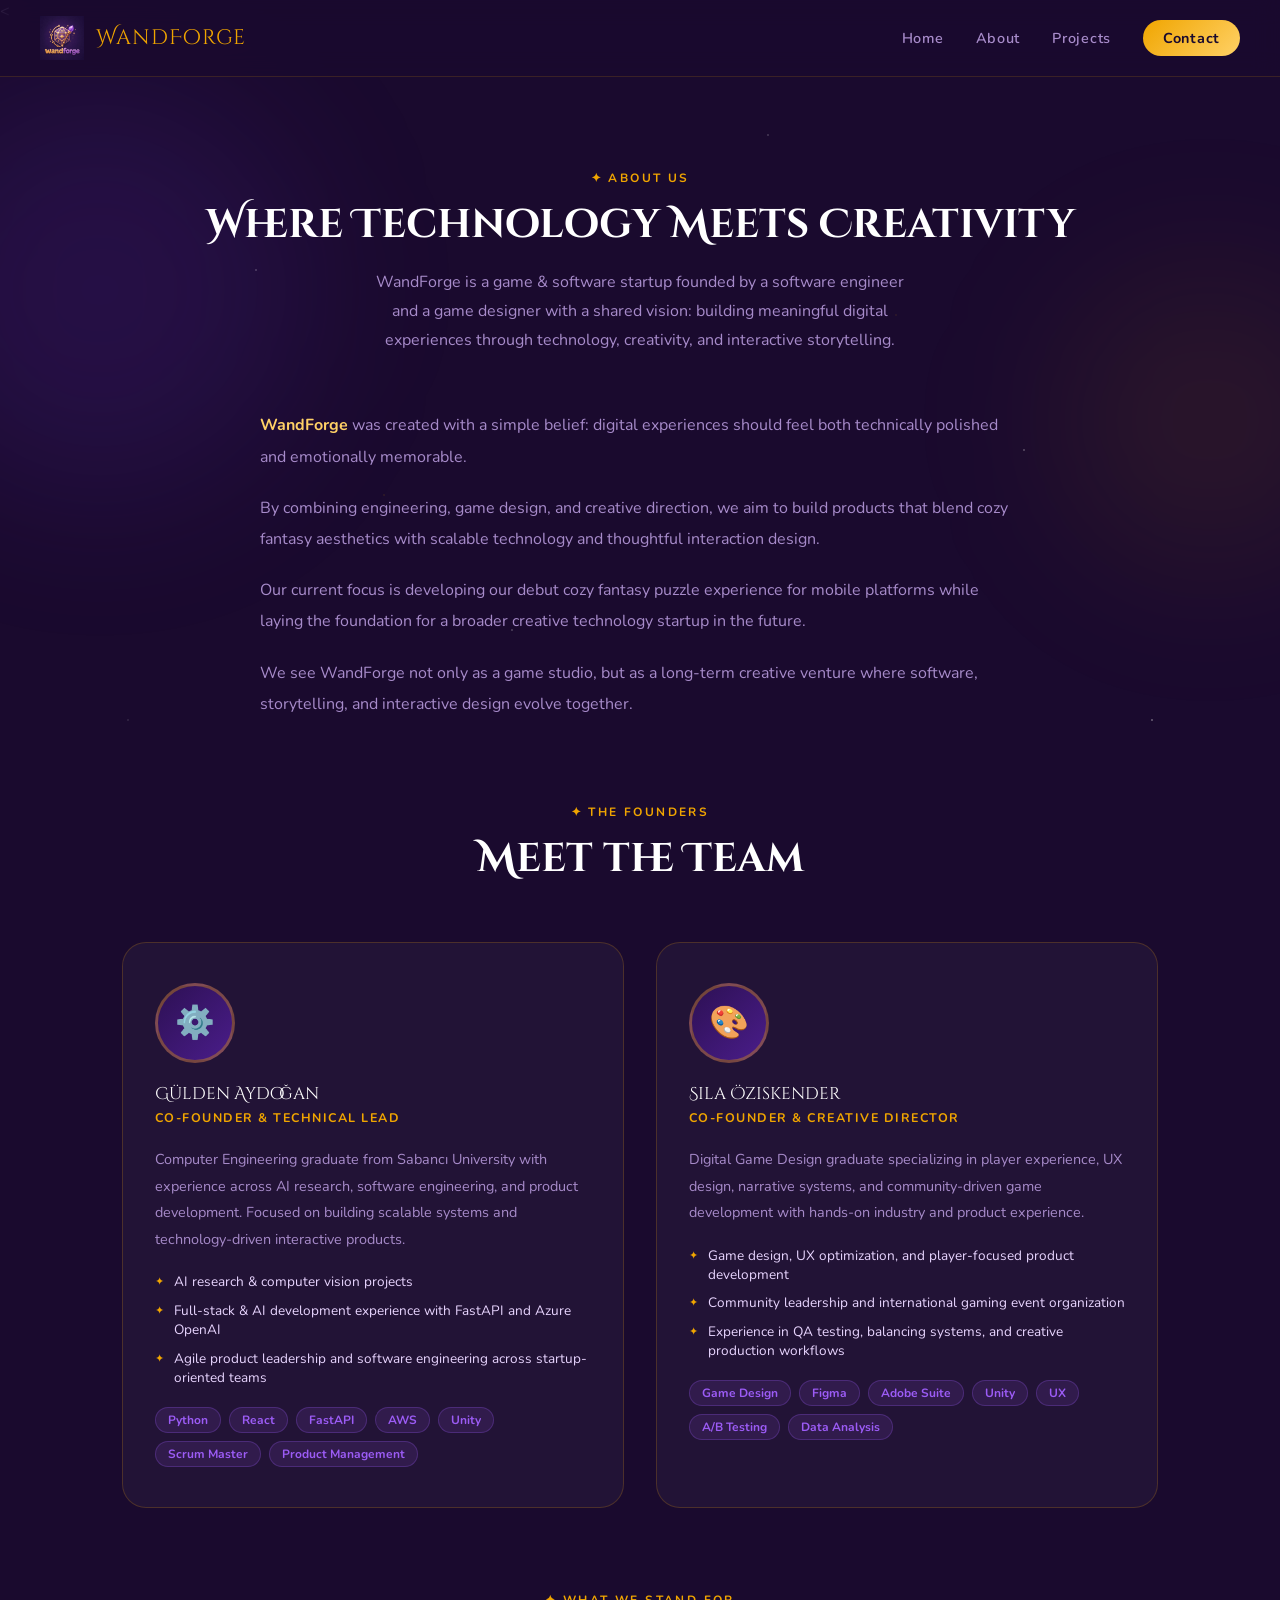
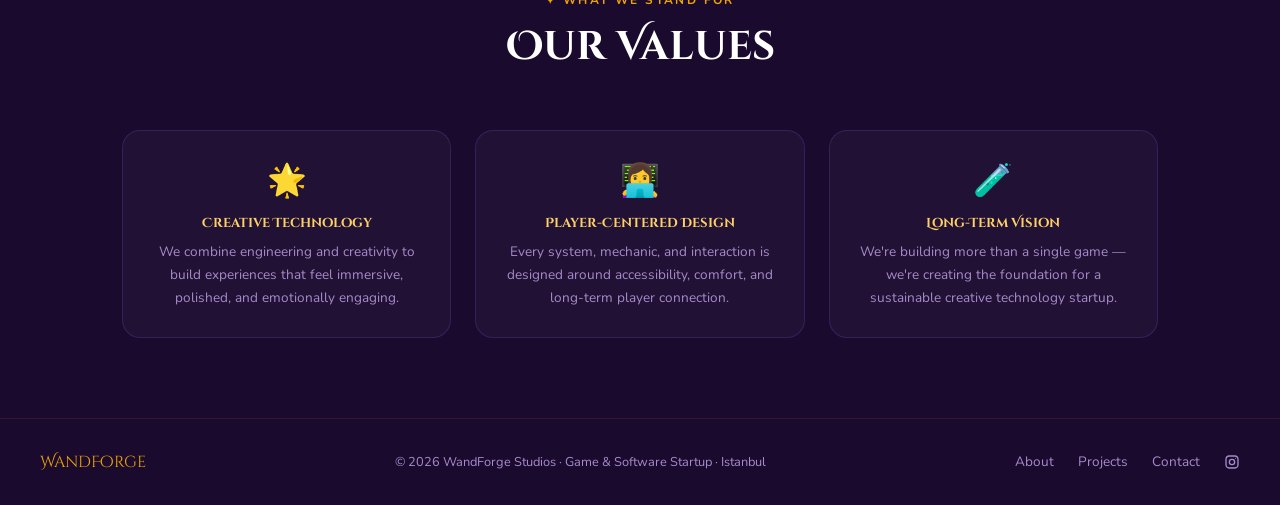
==== pages/about.html @ b3caabf7 "Initial commit" ====
<!DOCTYPE html>
<html lang="en">
<head>
  <meta charset="UTF-8" />
  <meta name="viewport" content="width=device-width, initial-scale=1.0" />
  <<title>About — WandForge Studios</title>
  <meta name="description" content="Meet the two co-founders behind WandForge — a technical lead and a creative director building indie games from Istanbul." />
  <link rel="icon" href="../images/logo.jpeg" type="image/jpeg" />
  <link rel="stylesheet" href="../css/style.css" />
  <style>
    .about-page { padding: 9rem 2rem 5rem; max-width: 1100px; margin: 0 auto; }

    /* FOUNDER CARDS */
    .founder-grid { display: grid; grid-template-columns: 1fr 1fr; gap: 2rem; margin: 3rem 0 5rem; }
    .founder-card {
      background: rgba(255,255,255,0.04);
      border: 1px solid rgba(240,165,0,0.2);
      border-radius: 24px;
      padding: 2.5rem 2rem;
    }
    .founder-card .avatar {
      width: 80px; height: 80px; border-radius: 50%;
      background: linear-gradient(135deg, var(--mid-purple), var(--purple));
      border: 3px solid rgba(240,165,0,0.35);
      display: flex; align-items: center; justify-content: center;
      font-size: 2rem; margin-bottom: 1.25rem;
    }
    .founder-card .founder-name {
      font-family: 'Cinzel Decorative', serif;
      font-size: 1.05rem; color: var(--white); margin-bottom: 0.25rem;
    }
    .founder-card .founder-role {
      color: var(--gold); font-size: 0.78rem; font-weight: 700;
      letter-spacing: 0.12em; text-transform: uppercase; margin-bottom: 1.25rem;
    }
    .founder-card .bio {
      color: var(--text-muted); font-size: 0.9rem; line-height: 1.85; margin-bottom: 1.25rem;
    }
    .founder-card .exp-item {
      display: flex; align-items: flex-start; gap: 0.6rem;
      margin-bottom: 0.6rem; font-size: 0.85rem; color: var(--text-light);
    }
    .founder-card .exp-item::before { content: '✦'; color: var(--gold); flex-shrink: 0; margin-top: 2px; font-size: 0.7rem; }
    .chips-row { display: flex; flex-wrap: wrap; gap: 0.5rem; margin-top: 1.25rem; }

    /* STORY */
    .story-section { max-width: 760px; margin: 0 auto 5rem; }
    .story-section p { color: var(--text-muted); line-height: 1.95; margin-bottom: 1.25rem; font-size: 1rem; }
    .story-section .hl { color: var(--gold-light); font-weight: 700; }

    /* VALUES */
    .values-grid { display: grid; grid-template-columns: repeat(3, 1fr); gap: 1.5rem; margin-top: 2.5rem; }
    .value-card {
      background: rgba(255,255,255,0.03);
      border: 1px solid rgba(156,92,245,0.2);
      border-radius: 18px; padding: 1.75rem 1.25rem; text-align: center;
    }
    .value-card .vi { font-size: 2rem; margin-bottom: 0.75rem; }
    .value-card h4 { font-family: 'Cinzel Decorative', serif; font-size: 0.82rem; color: var(--gold-light); margin-bottom: 0.5rem; }
    .value-card p { color: var(--text-muted); font-size: 0.85rem; line-height: 1.7; }

    @media (max-width: 700px) {
      .founder-grid { grid-template-columns: 1fr; }
      .values-grid { grid-template-columns: 1fr; }
    }
  </style>
</head>
<body>

  <nav>
    <a href="../index.html" class="nav-logo">
      <img src="../images/logo.jpeg" alt="WandForge Logo" />
      <span>WandForge</span>
    </a>
    <ul class="nav-links">
      <li><a href="../index.html">Home</a></li>
      <li><a href="about.html">About</a></li>
      <li><a href="projects.html">Projects</a></li>
      <li><a href="contact.html" class="nav-cta">Contact</a></li>
    </ul>
    <div class="hamburger"><span></span><span></span><span></span></div>
  </nav>

  <div class="about-page">
    <div class="orb orb-1"></div>
    <div class="orb orb-2"></div>

    <div class="section-header fade-up">
      <span class="section-label">✦ About Us</span>
      <h2>Where Technology Meets Creativity</h2>
        <p>
        WandForge is a game & software startup founded by a software engineer and a game designer with a shared vision: building meaningful digital experiences through technology, creativity, and interactive storytelling.
        </p>
    </div>

    <!-- STORY -->
    <div class="story-section fade-up">
    <p>
        <span class="hl">WandForge</span> was created with a simple belief: digital experiences should feel both technically polished and emotionally memorable.
    </p>

    <p>
        By combining engineering, game design, and creative direction, we aim to build products that blend cozy fantasy aesthetics with scalable technology and thoughtful interaction design.
    </p>

    <p>
        Our current focus is developing our debut cozy fantasy puzzle experience for mobile platforms while laying the foundation for a broader creative technology startup in the future.
    </p>

    <p>
        We see WandForge not only as a game studio, but as a long-term creative venture where software, storytelling, and interactive design evolve together.
    </p>
    </div>

    <!-- FOUNDERS -->
    <div class="section-header fade-up">
      <span class="section-label">✦ The Founders</span>
      <h2>Meet the Team</h2>
    </div>

    <div class="founder-grid">

      <!-- GÜLDEN -->
      <div class="founder-card fade-up">
        <div class="avatar">⚙️</div>
        <div class="founder-name">Gülden Aydoğan</div>
        <div class="founder-role">Co-Founder & Technical Lead</div>
        <p class="bio">
        Computer Engineering graduate from Sabancı University with experience across AI research, software engineering, and product development. Focused on building scalable systems and technology-driven interactive products.
        </p>
        <div class="exp-item">AI research & computer vision projects</div>
        <div class="exp-item">Full-stack & AI development experience with FastAPI and Azure OpenAI</div>
        <div class="exp-item">Agile product leadership and software engineering across startup-oriented teams</div>
        <div class="chips-row">
          <span class="chip">Python</span>
          <span class="chip">React</span>
          <span class="chip">FastAPI</span>
          <span class="chip">AWS</span>
          <span class="chip">Unity</span>
          <span class="chip">Scrum Master</span>
          <span class="chip">Product Management</span>
        </div>
      </div>

      <!-- SILA -->
      <div class="founder-card fade-up" style="transition-delay: 0.12s">
        <div class="avatar">🎨</div>
        <div class="founder-name">Sıla Öziskender</div>
        <div class="founder-role">Co-Founder & Creative Director</div>
        <p class="bio">
        Digital Game Design graduate specializing in player experience, UX design, narrative systems, and community-driven game development with hands-on industry and product experience.
        </p>
        <div class="exp-item">Game design, UX optimization, and player-focused product development</div>
        <div class="exp-item">Community leadership and international gaming event organization</div>
        <div class="exp-item">Experience in QA testing, balancing systems, and creative production workflows</div>
        <div class="chips-row">
          <span class="chip">Game Design</span>
          <span class="chip">Figma</span>
          <span class="chip">Adobe Suite</span>
          <span class="chip">Unity</span>
          <span class="chip">UX</span>
          <span class="chip">A/B Testing</span>
          <span class="chip">Data Analysis</span>
        </div>
      </div>

    </div>

    <!-- VALUES -->
    <div class="section-header fade-up">
      <span class="section-label">✦ What We Stand For</span>
      <h2>Our Values</h2>
    </div>

    <div class="values-grid fade-up">
      <div class="value-card">
        <div class="vi">🌟</div>
        <h4>Creative Technology</h4>
            <p>
            We combine engineering and creativity to build experiences that feel immersive, polished, and emotionally engaging.
            </p>
      </div>
      <div class="value-card">
        <div class="vi">👩‍💻</div>
        <h4>Player-Centered Design</h4>
        <p>
        Every system, mechanic, and interaction is designed around accessibility, comfort, and long-term player connection.
        </p>
      </div>
      <div class="value-card">
        <div class="vi">🧪</div>
        <h4>Long-Term Vision</h4>
        <p>
        We're building more than a single game — we're creating the foundation for a sustainable creative technology startup.
        </p>
      </div>
    </div>

  </div>

<footer>
  <span class="footer-logo">WandForge</span>

  <p>
    © 2026 WandForge Studios · Game & Software Startup · Istanbul
  </p>

  <div class="footer-links">
    <a href="about.html">About</a>
    <a href="projects.html">Projects</a>
    <a href="contact.html">Contact</a>

    <a href="https://www.instagram.com/wandforgestudios"
       target="_blank"
       rel="noopener noreferrer"
       style="display:flex; align-items:center; gap:0.4rem;">

      <svg xmlns="http://www.w3.org/2000/svg"
           width="16"
           height="16"
           viewBox="0 0 24 24"
           fill="currentColor">
        <path d="M7.75 2C4.574 2 2 4.574 2 7.75v8.5C2 19.426 4.574 22 7.75 22h8.5C19.426 22 22 19.426 22 16.25v-8.5C22 4.574 19.426 2 16.25 2h-8.5zm0 2h8.5A3.75 3.75 0 0 1 20 7.75v8.5A3.75 3.75 0 0 1 16.25 20h-8.5A3.75 3.75 0 0 1 4 16.25v-8.5A3.75 3.75 0 0 1 7.75 4zm9.5 1.5a.75.75 0 1 0 0 1.5.75.75 0 0 0 0-1.5zM12 7a5 5 0 1 0 0 10 5 5 0 0 0 0-10zm0 2a3 3 0 1 1 0 6 3 3 0 0 1 0-6z"/>
      </svg>
    </a>
  </div>
</footer>

  <script src="../js/main.js"></script>
</body>
</html>
---- css/style.css ----
@import url('https://fonts.googleapis.com/css2?family=Cinzel+Decorative:wght@400;700&family=Nunito:wght@400;600;700&display=swap');

:root {
  --deep-purple: #1a0a2e;
  --mid-purple: #2d1054;
  --purple: #4a1d8a;
  --light-purple: #7c3aed;
  --violet: #9c5cf5;
  --gold: #f0a500;
  --gold-light: #ffd166;
  --gold-pale: #fff3cd;
  --text-light: #e8d5ff;
  --text-muted: #a78bca;
  --white: #ffffff;
}

*, *::before, *::after { box-sizing: border-box; margin: 0; padding: 0; }

html { scroll-behavior: smooth; }

body {
  font-family: 'Nunito', sans-serif;
  background: var(--deep-purple);
  color: var(--text-light);
  min-height: 100vh;
  overflow-x: hidden;
}

/* Stars background */
body::before {
  content: '';
  position: fixed;
  inset: 0;
  background-image:
    radial-gradient(1px 1px at 20% 30%, rgba(255,255,255,0.6) 0%, transparent 100%),
    radial-gradient(1px 1px at 60% 15%, rgba(255,255,255,0.5) 0%, transparent 100%),
    radial-gradient(1.5px 1.5px at 80% 50%, rgba(255,255,255,0.4) 0%, transparent 100%),
    radial-gradient(1px 1px at 40% 70%, rgba(255,255,255,0.6) 0%, transparent 100%),
    radial-gradient(1px 1px at 10% 80%, rgba(255,255,255,0.3) 0%, transparent 100%),
    radial-gradient(1.5px 1.5px at 90% 80%, rgba(255,255,255,0.5) 0%, transparent 100%),
    radial-gradient(1px 1px at 55% 90%, rgba(255,255,255,0.4) 0%, transparent 100%),
    radial-gradient(1px 1px at 30% 55%, rgba(240,165,0,0.3) 0%, transparent 100%),
    radial-gradient(1px 1px at 70% 35%, rgba(240,165,0,0.25) 0%, transparent 100%);
  pointer-events: none;
  z-index: 0;
}

/* NAV */
nav {
  position: fixed;
  top: 0; left: 0; right: 0;
  z-index: 100;
  display: flex;
  align-items: center;
  justify-content: space-between;
  padding: 1rem 2.5rem;
  background: rgba(26, 10, 46, 0.85);
  backdrop-filter: blur(12px);
  border-bottom: 1px solid rgba(240, 165, 0, 0.15);
}

.nav-logo {
  display: flex;
  align-items: center;
  gap: 0.75rem;
  text-decoration: none;
}

.nav-logo img {
  height: 44px;
  width: 44px;
  object-fit: contain;
}

.nav-logo span {
  font-family: 'Cinzel Decorative', serif;
  font-size: 1.3rem;
  color: var(--gold);
  letter-spacing: 0.05em;
}

.nav-links {
  display: flex;
  gap: 2rem;
  list-style: none;
}

.nav-links a {
  text-decoration: none;
  color: var(--text-muted);
  font-weight: 600;
  font-size: 0.9rem;
  letter-spacing: 0.05em;
  transition: color 0.2s;
}

.nav-links a:hover { color: var(--gold); }

.nav-cta {
  background: linear-gradient(135deg, var(--gold), var(--gold-light));
  color: var(--deep-purple) !important;
  padding: 0.5rem 1.25rem;
  border-radius: 999px;
  font-weight: 700 !important;
}

.hamburger { display: none; cursor: pointer; flex-direction: column; gap: 5px; }
.hamburger span { display: block; width: 24px; height: 2px; background: var(--gold); border-radius: 2px; transition: 0.3s; }

/* SECTIONS */
section { position: relative; z-index: 1; }

/* HERO */
.hero {
  min-height: 100vh;
  display: flex;
  flex-direction: column;
  align-items: center;
  justify-content: center;
  text-align: center;
  padding: 7rem 2rem 4rem;
}

.hero-badge {
  display: inline-block;
  background: rgba(240, 165, 0, 0.12);
  border: 1px solid rgba(240, 165, 0, 0.3);
  color: var(--gold-light);
  font-size: 0.8rem;
  font-weight: 700;
  letter-spacing: 0.15em;
  text-transform: uppercase;
  padding: 0.4rem 1.2rem;
  border-radius: 999px;
  margin-bottom: 2rem;
}

.hero-logo {
  width: 180px;
  height: 180px;
  object-fit: contain;
  margin-bottom: 2rem;
  filter: drop-shadow(0 0 40px rgba(156, 92, 245, 0.4));
  animation: float 4s ease-in-out infinite;
}

@keyframes float {
  0%, 100% { transform: translateY(0); }
  50% { transform: translateY(-12px); }
}

.hero h1 {
  font-family: 'Cinzel Decorative', serif;
  font-size: clamp(2.5rem, 6vw, 4.5rem);
  line-height: 1.15;
  margin-bottom: 1.5rem;
  background: linear-gradient(135deg, var(--gold) 0%, var(--gold-light) 40%, var(--violet) 100%);
  -webkit-background-clip: text;
  -webkit-text-fill-color: transparent;
  background-clip: text;
}

.hero p {
  font-size: clamp(1rem, 2vw, 1.25rem);
  color: var(--text-muted);
  max-width: 600px;
  line-height: 1.8;
  margin-bottom: 2.5rem;
}

.hero-buttons {
  display: flex;
  gap: 1rem;
  flex-wrap: wrap;
  justify-content: center;
}

.btn-primary {
  background: linear-gradient(135deg, var(--gold), var(--gold-light));
  color: var(--deep-purple);
  font-family: 'Nunito', sans-serif;
  font-weight: 700;
  font-size: 0.95rem;
  padding: 0.85rem 2rem;
  border-radius: 999px;
  border: none;
  cursor: pointer;
  text-decoration: none;
  display: inline-block;
  transition: transform 0.2s, box-shadow 0.2s;
  box-shadow: 0 0 20px rgba(240, 165, 0, 0.3);
}
.btn-primary:hover { transform: translateY(-2px); box-shadow: 0 0 30px rgba(240, 165, 0, 0.5); }

.btn-secondary {
  background: transparent;
  color: var(--text-light);
  font-family: 'Nunito', sans-serif;
  font-weight: 600;
  font-size: 0.95rem;
  padding: 0.85rem 2rem;
  border-radius: 999px;
  border: 1px solid rgba(240, 165, 0, 0.3);
  cursor: pointer;
  text-decoration: none;
  display: inline-block;
  transition: border-color 0.2s, background 0.2s;
}
.btn-secondary:hover { border-color: var(--gold); background: rgba(240,165,0,0.06); }

/* SECTION SHARED */
.section-header {
  text-align: center;
  margin-bottom: 3.5rem;
}

.section-label {
  display: inline-block;
  color: var(--gold);
  font-size: 0.75rem;
  font-weight: 700;
  letter-spacing: 0.2em;
  text-transform: uppercase;
  margin-bottom: 0.75rem;
}

.section-header h2 {
  font-family: 'Cinzel Decorative', serif;
  font-size: clamp(1.6rem, 3.5vw, 2.5rem);
  color: var(--white);
  margin-bottom: 1rem;
}

.section-header p {
  color: var(--text-muted);
  max-width: 550px;
  margin: 0 auto;
  line-height: 1.8;
}

/* ABOUT */
.about {
  padding: 6rem 2rem;
  max-width: 1100px;
  margin: 0 auto;
}

.about-grid {
  display: grid;
  grid-template-columns: 1fr 1fr;
  gap: 2rem;
  margin-top: 3rem;
}

.about-card {
  background: rgba(255,255,255,0.03);
  border: 1px solid rgba(240,165,0,0.15);
  border-radius: 20px;
  padding: 2rem;
  transition: border-color 0.3s, background 0.3s;
}

.about-card:hover {
  border-color: rgba(240,165,0,0.35);
  background: rgba(255,255,255,0.05);
}

.about-card .card-icon {
  font-size: 2.5rem;
  margin-bottom: 1rem;
}

.about-card h3 {
  font-family: 'Cinzel Decorative', serif;
  font-size: 1rem;
  color: var(--gold-light);
  margin-bottom: 0.75rem;
}

.about-card p {
  color: var(--text-muted);
  font-size: 0.95rem;
  line-height: 1.8;
}

.about-card .tag {
  display: inline-block;
  background: rgba(156, 92, 245, 0.15);
  border: 1px solid rgba(156, 92, 245, 0.3);
  color: var(--violet);
  font-size: 0.75rem;
  font-weight: 700;
  padding: 0.25rem 0.75rem;
  border-radius: 999px;
  margin-top: 1rem;
}

/* GAMES / PROJECTS */
.projects {
  padding: 6rem 2rem;
  background: rgba(255,255,255,0.015);
}

.projects-inner {
  max-width: 1100px;
  margin: 0 auto;
}

.project-card {
  background: rgba(255,255,255,0.04);
  border: 1px solid rgba(240,165,0,0.2);
  border-radius: 24px;
  overflow: hidden;
  display: grid;
  grid-template-columns: 1fr 1fr;
  gap: 0;
  max-width: 900px;
  margin: 0 auto;
  transition: border-color 0.3s;
}
.project-card:hover { border-color: rgba(240,165,0,0.4); }

.project-visual {
  background: linear-gradient(135deg, var(--mid-purple), var(--purple));
  display: flex;
  align-items: center;
  justify-content: center;
  padding: 3rem;
  min-height: 280px;
}

.project-visual .puzzle-icon {
  font-size: 5rem;
  filter: drop-shadow(0 0 20px rgba(156,92,245,0.6));
  animation: float 3s ease-in-out infinite;
}

.project-info {
  padding: 2.5rem;
  display: flex;
  flex-direction: column;
  justify-content: center;
}

.project-tag {
  display: inline-block;
  background: rgba(240,165,0,0.12);
  border: 1px solid rgba(240,165,0,0.3);
  color: var(--gold-light);
  font-size: 0.72rem;
  font-weight: 700;
  letter-spacing: 0.12em;
  text-transform: uppercase;
  padding: 0.3rem 0.9rem;
  border-radius: 999px;
  margin-bottom: 1rem;
  width: fit-content;
}

.project-info h3 {
  font-family: 'Cinzel Decorative', serif;
  font-size: 1.4rem;
  color: var(--white);
  margin-bottom: 0.75rem;
}

.project-info p {
  color: var(--text-muted);
  font-size: 0.9rem;
  line-height: 1.8;
  margin-bottom: 1.5rem;
}

.project-chips {
  display: flex;
  flex-wrap: wrap;
  gap: 0.5rem;
}

.chip {
  background: rgba(156,92,245,0.12);
  border: 1px solid rgba(156,92,245,0.25);
  color: var(--violet);
  font-size: 0.75rem;
  font-weight: 700;
  padding: 0.25rem 0.75rem;
  border-radius: 999px;
}

/* MISSION */
.mission {
  padding: 6rem 2rem;
  max-width: 900px;
  margin: 0 auto;
  text-align: center;
}

.mission-quote {
  font-family: 'Cinzel Decorative', serif;
  font-size: clamp(1.2rem, 3vw, 1.8rem);
  line-height: 1.6;
  color: var(--gold-light);
  margin: 2rem 0;
  padding: 2rem;
  border-left: 3px solid var(--gold);
  text-align: left;
  border-radius: 0 12px 12px 0;
  background: rgba(240,165,0,0.04);
}

.mission-pillars {
  display: grid;
  grid-template-columns: repeat(3, 1fr);
  gap: 1.5rem;
  margin-top: 3rem;
}

.pillar {
  background: rgba(255,255,255,0.03);
  border: 1px solid rgba(156,92,245,0.2);
  border-radius: 16px;
  padding: 1.75rem 1.25rem;
  text-align: center;
}

.pillar .pillar-icon { font-size: 2rem; margin-bottom: 0.75rem; }
.pillar h4 { font-family: 'Cinzel Decorative', serif; font-size: 0.85rem; color: var(--gold-light); margin-bottom: 0.5rem; }
.pillar p { color: var(--text-muted); font-size: 0.85rem; line-height: 1.7; }

/* CONTACT */
.contact {
  padding: 6rem 2rem;
  background: rgba(255,255,255,0.015);
}

.contact-inner {
  max-width: 600px;
  margin: 0 auto;
  text-align: center;
}

.contact-form {
  display: flex;
  flex-direction: column;
  gap: 1rem;
  margin-top: 2rem;
  text-align: left;
}

.form-group label {
  display: block;
  color: var(--text-muted);
  font-size: 0.85rem;
  font-weight: 600;
  margin-bottom: 0.4rem;
  letter-spacing: 0.05em;
}

.form-group input,
.form-group textarea {
  width: 100%;
  background: rgba(255,255,255,0.04);
  border: 1px solid rgba(240,165,0,0.2);
  border-radius: 10px;
  padding: 0.85rem 1rem;
  color: var(--text-light);
  font-family: 'Nunito', sans-serif;
  font-size: 0.95rem;
  outline: none;
  transition: border-color 0.2s, background 0.2s;
}

.form-group input:focus,
.form-group textarea:focus {
  border-color: rgba(240,165,0,0.5);
  background: rgba(255,255,255,0.07);
}

.form-group textarea { resize: vertical; min-height: 120px; }

/* FOOTER */
footer {
  padding: 2rem 2.5rem;
  border-top: 1px solid rgba(240,165,0,0.1);
  display: flex;
  align-items: center;
  justify-content: space-between;
  flex-wrap: wrap;
  gap: 1rem;
}

.footer-logo {
  font-family: 'Cinzel Decorative', serif;
  color: var(--gold);
  font-size: 1rem;
}

footer p {
  color: var(--text-muted);
  font-size: 0.8rem;
}

.footer-links {
  display: flex;
  gap: 1.5rem;
}

.footer-links a {
  color: var(--text-muted);
  text-decoration: none;
  font-size: 0.85rem;
  transition: color 0.2s;
}
.footer-links a:hover { color: var(--gold); }

/* RESPONSIVE */
@media (max-width: 768px) {
  .nav-links { display: none; }
  .hamburger { display: flex; }
  .nav-links.open {
    display: flex;
    flex-direction: column;
    position: absolute;
    top: 70px; left: 0; right: 0;
    background: rgba(26,10,46,0.98);
    padding: 1.5rem 2rem;
    border-bottom: 1px solid rgba(240,165,0,0.1);
    gap: 1.25rem;
  }
  .about-grid { grid-template-columns: 1fr; }
  .project-card { grid-template-columns: 1fr; }
  .project-visual { min-height: 180px; padding: 2rem; }
  .mission-pillars { grid-template-columns: 1fr; }
  footer { flex-direction: column; text-align: center; }
}

/* ANIMATIONS */
.fade-up {
  opacity: 0;
  transform: translateY(30px);
  transition: opacity 0.6s ease, transform 0.6s ease;
}
.fade-up.visible {
  opacity: 1;
  transform: translateY(0);
}

/* GLOW ORBS */
.orb {
  position: absolute;
  border-radius: 50%;
  pointer-events: none;
  filter: blur(80px);
  z-index: 0;
}
.orb-1 { width: 400px; height: 400px; background: rgba(124,58,237,0.12); top: 10%; left: -100px; }
.orb-2 { width: 300px; height: 300px; background: rgba(240,165,0,0.08); top: 30%; right: -80px; }
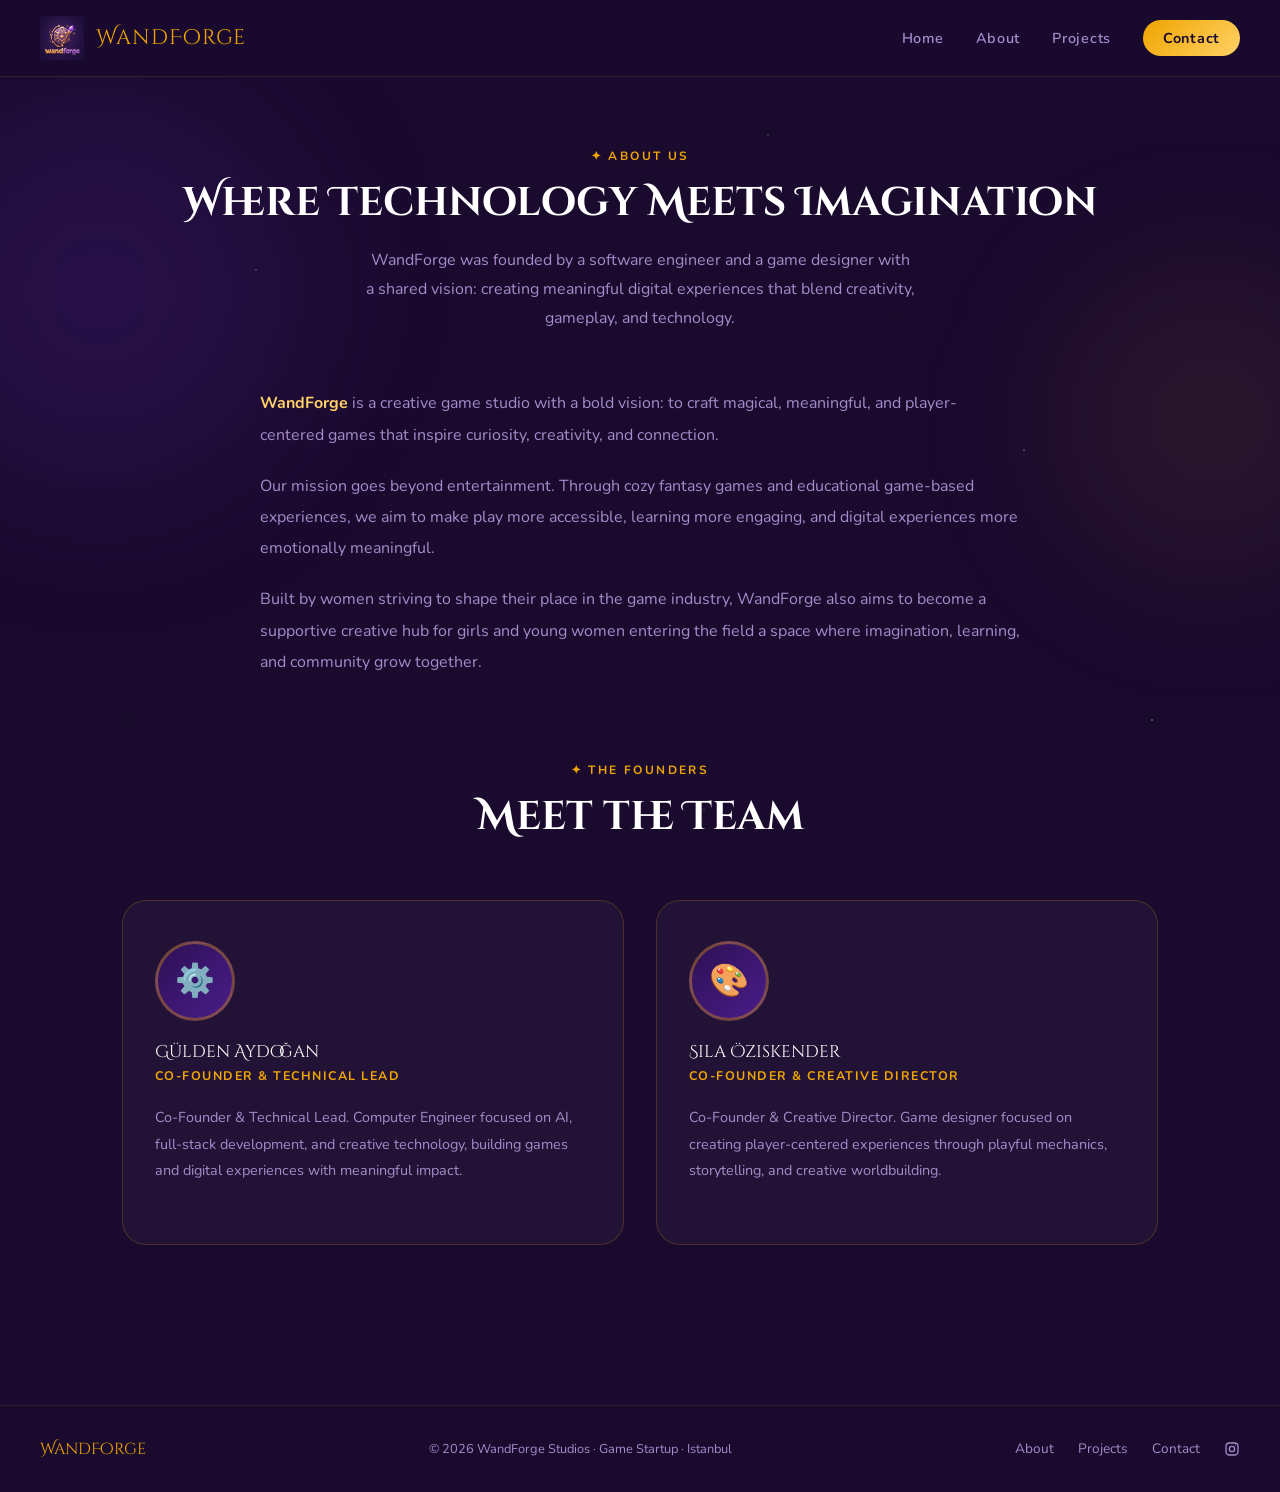
==== commit cd00fd14: "revised" ====
--- a/pages/about.html
+++ b/pages/about.html
@@ -3,7 +3,7 @@
 <head>
   <meta charset="UTF-8" />
   <meta name="viewport" content="width=device-width, initial-scale=1.0" />
-  <<title>About — WandForge Studios</title>
+  <title>About — WandForge Studios</title>
   <meta name="description" content="Meet the two co-founders behind WandForge — a technical lead and a creative director building indie games from Istanbul." />
   <link rel="icon" href="../images/logo.jpeg" type="image/jpeg" />
   <link rel="stylesheet" href="../css/style.css" />
@@ -44,25 +44,14 @@
     .chips-row { display: flex; flex-wrap: wrap; gap: 0.5rem; margin-top: 1.25rem; }
 
     /* STORY */
-    .story-section { max-width: 760px; margin: 0 auto 5rem; }
+    .story-section { max-width: 760px; margin: 0 auto 5rem;}
     .story-section p { color: var(--text-muted); line-height: 1.95; margin-bottom: 1.25rem; font-size: 1rem; }
     .story-section .hl { color: var(--gold-light); font-weight: 700; }
 
-    /* VALUES */
-    .values-grid { display: grid; grid-template-columns: repeat(3, 1fr); gap: 1.5rem; margin-top: 2.5rem; }
-    .value-card {
-      background: rgba(255,255,255,0.03);
-      border: 1px solid rgba(156,92,245,0.2);
-      border-radius: 18px; padding: 1.75rem 1.25rem; text-align: center;
-    }
-    .value-card .vi { font-size: 2rem; margin-bottom: 0.75rem; }
-    .value-card h4 { font-family: 'Cinzel Decorative', serif; font-size: 0.82rem; color: var(--gold-light); margin-bottom: 0.5rem; }
-    .value-card p { color: var(--text-muted); font-size: 0.85rem; line-height: 1.7; }
-
     @media (max-width: 700px) {
       .founder-grid { grid-template-columns: 1fr; }
-      .values-grid { grid-template-columns: 1fr; }
     }
+    
   </style>
 </head>
 <body>
@@ -87,29 +76,22 @@
 
     <div class="section-header fade-up">
       <span class="section-label">✦ About Us</span>
-      <h2>Where Technology Meets Creativity</h2>
+      <h2>Where Technology Meets Imagination</h2>
         <p>
-        WandForge is a game & software startup founded by a software engineer and a game designer with a shared vision: building meaningful digital experiences through technology, creativity, and interactive storytelling.
+        WandForge was founded by a software engineer and a game designer with a shared vision: creating meaningful digital experiences that blend creativity, gameplay, and technology.
         </p>
     </div>
 
     <!-- STORY -->
     <div class="story-section fade-up">
     <p>
-        <span class="hl">WandForge</span> was created with a simple belief: digital experiences should feel both technically polished and emotionally memorable.
-    </p>
+        <span class="hl">WandForge</span> is a creative game studio with a bold vision: to craft magical, meaningful, and player-centered games that inspire curiosity, creativity, and connection.    </p>
 
     <p>
-        By combining engineering, game design, and creative direction, we aim to build products that blend cozy fantasy aesthetics with scalable technology and thoughtful interaction design.
-    </p>
+        Our mission goes beyond entertainment. Through cozy fantasy games and educational game-based experiences, we aim to make play more accessible, learning more engaging, and digital experiences more emotionally meaningful.    </p>
 
     <p>
-        Our current focus is developing our debut cozy fantasy puzzle experience for mobile platforms while laying the foundation for a broader creative technology startup in the future.
-    </p>
-
-    <p>
-        We see WandForge not only as a game studio, but as a long-term creative venture where software, storytelling, and interactive design evolve together.
-    </p>
+        Built by women striving to shape their place in the game industry, WandForge also aims to become a supportive creative hub for girls and young women entering the field a space where imagination, learning, and community grow together.    </p> 
     </div>
 
     <!-- FOUNDERS -->
@@ -126,20 +108,8 @@
         <div class="founder-name">Gülden Aydoğan</div>
         <div class="founder-role">Co-Founder & Technical Lead</div>
         <p class="bio">
-        Computer Engineering graduate from Sabancı University with experience across AI research, software engineering, and product development. Focused on building scalable systems and technology-driven interactive products.
+        Co-Founder & Technical Lead. Computer Engineer focused on AI, full-stack development, and creative technology, building games and digital experiences with meaningful impact.
         </p>
-        <div class="exp-item">AI research & computer vision projects</div>
-        <div class="exp-item">Full-stack & AI development experience with FastAPI and Azure OpenAI</div>
-        <div class="exp-item">Agile product leadership and software engineering across startup-oriented teams</div>
-        <div class="chips-row">
-          <span class="chip">Python</span>
-          <span class="chip">React</span>
-          <span class="chip">FastAPI</span>
-          <span class="chip">AWS</span>
-          <span class="chip">Unity</span>
-          <span class="chip">Scrum Master</span>
-          <span class="chip">Product Management</span>
-        </div>
       </div>
 
       <!-- SILA -->
@@ -148,61 +118,18 @@
         <div class="founder-name">Sıla Öziskender</div>
         <div class="founder-role">Co-Founder & Creative Director</div>
         <p class="bio">
-        Digital Game Design graduate specializing in player experience, UX design, narrative systems, and community-driven game development with hands-on industry and product experience.
+        Co-Founder & Creative Director. Game designer focused on creating player-centered experiences through playful mechanics, storytelling, and creative worldbuilding.
         </p>
-        <div class="exp-item">Game design, UX optimization, and player-focused product development</div>
-        <div class="exp-item">Community leadership and international gaming event organization</div>
-        <div class="exp-item">Experience in QA testing, balancing systems, and creative production workflows</div>
-        <div class="chips-row">
-          <span class="chip">Game Design</span>
-          <span class="chip">Figma</span>
-          <span class="chip">Adobe Suite</span>
-          <span class="chip">Unity</span>
-          <span class="chip">UX</span>
-          <span class="chip">A/B Testing</span>
-          <span class="chip">Data Analysis</span>
-        </div>
       </div>
 
-    </div>
-
-    <!-- VALUES -->
-    <div class="section-header fade-up">
-      <span class="section-label">✦ What We Stand For</span>
-      <h2>Our Values</h2>
-    </div>
-
-    <div class="values-grid fade-up">
-      <div class="value-card">
-        <div class="vi">🌟</div>
-        <h4>Creative Technology</h4>
-            <p>
-            We combine engineering and creativity to build experiences that feel immersive, polished, and emotionally engaging.
-            </p>
-      </div>
-      <div class="value-card">
-        <div class="vi">👩‍💻</div>
-        <h4>Player-Centered Design</h4>
-        <p>
-        Every system, mechanic, and interaction is designed around accessibility, comfort, and long-term player connection.
-        </p>
-      </div>
-      <div class="value-card">
-        <div class="vi">🧪</div>
-        <h4>Long-Term Vision</h4>
-        <p>
-        We're building more than a single game — we're creating the foundation for a sustainable creative technology startup.
-        </p>
-      </div>
-    </div>
-
+</div>
   </div>
 
 <footer>
   <span class="footer-logo">WandForge</span>
 
   <p>
-    © 2026 WandForge Studios · Game & Software Startup · Istanbul
+    © 2026 WandForge Studios · Game Startup · Istanbul
   </p>
 
   <div class="footer-links">
--- a/css/style.css
+++ b/css/style.css
@@ -410,7 +410,7 @@
 
 .mission-pillars {
   display: grid;
-  grid-template-columns: repeat(3, 1fr);
+  grid-template-columns: repeat(4, 1fr);
   gap: 1.5rem;
   margin-top: 3rem;
 }
@@ -530,7 +530,7 @@
   .about-grid { grid-template-columns: 1fr; }
   .project-card { grid-template-columns: 1fr; }
   .project-visual { min-height: 180px; padding: 2rem; }
-  .mission-pillars { grid-template-columns: 1fr; }
+  .mission-pillars { grid-template-columns: 1fr 1fr; }
   footer { flex-direction: column; text-align: center; }
 }
 
@@ -555,3 +555,7 @@
 }
 .orb-1 { width: 400px; height: 400px; background: rgba(124,58,237,0.12); top: 10%; left: -100px; }
 .orb-2 { width: 300px; height: 300px; background: rgba(240,165,0,0.08); top: 30%; right: -80px; }
+
+.mission-pillars {
+  grid-template-columns: repeat(4, 1fr);
+}
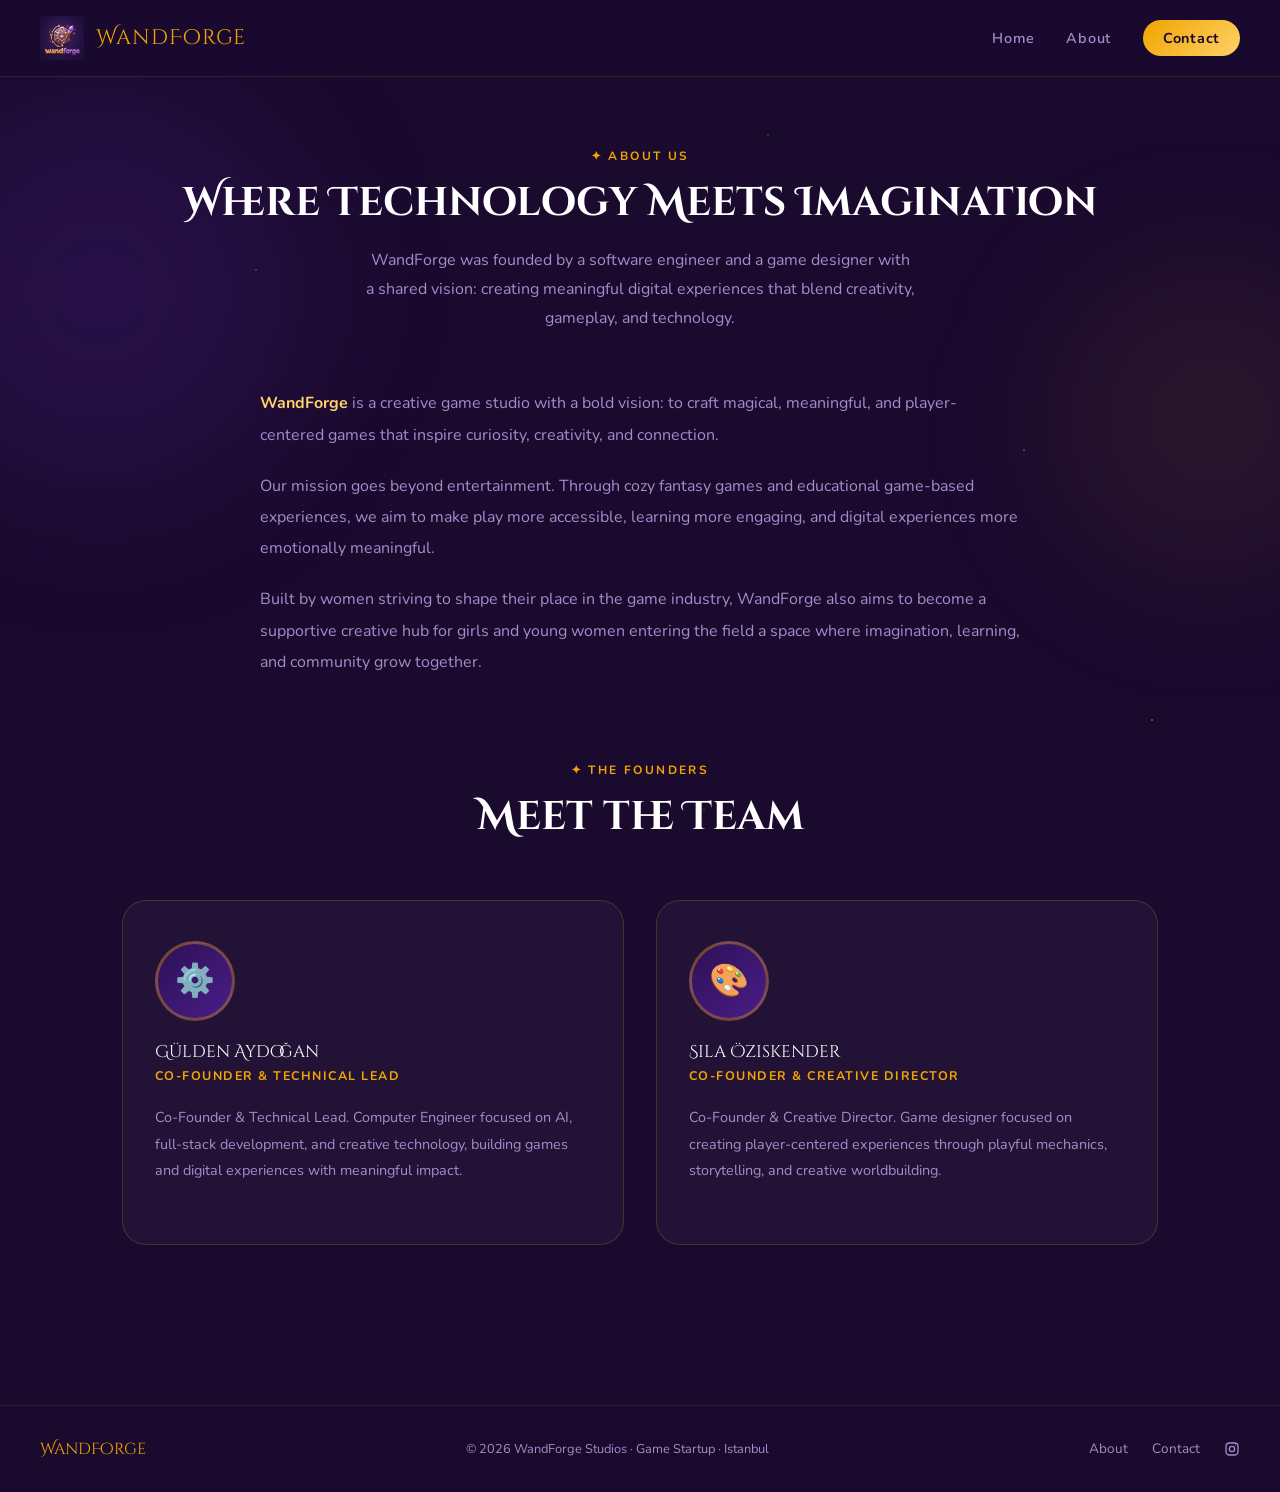
==== commit 68b62412: "revised" ====
--- a/pages/about.html
+++ b/pages/about.html
@@ -64,7 +64,6 @@
     <ul class="nav-links">
       <li><a href="../index.html">Home</a></li>
       <li><a href="about.html">About</a></li>
-      <li><a href="projects.html">Projects</a></li>
       <li><a href="contact.html" class="nav-cta">Contact</a></li>
     </ul>
     <div class="hamburger"><span></span><span></span><span></span></div>
@@ -134,7 +133,6 @@
 
   <div class="footer-links">
     <a href="about.html">About</a>
-    <a href="projects.html">Projects</a>
     <a href="contact.html">Contact</a>
 
     <a href="https://www.instagram.com/wandforgestudios"
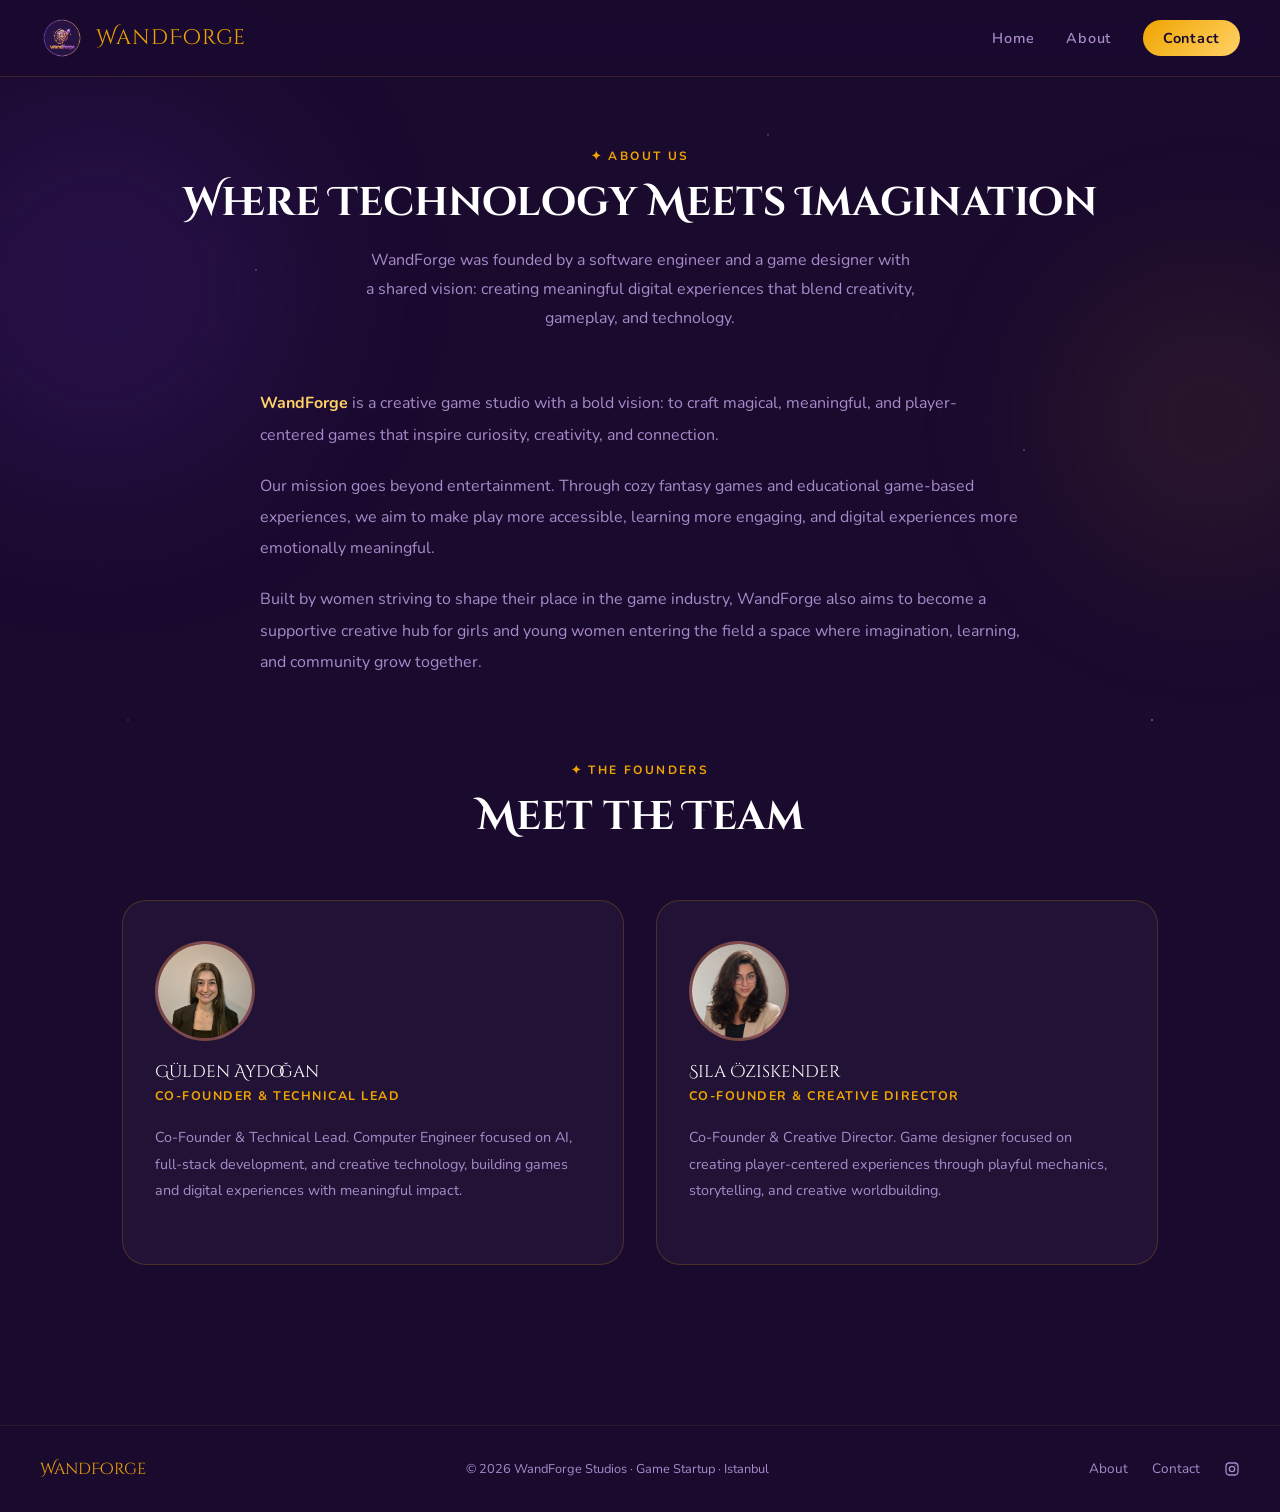
==== commit c54cb42d: "revised about page" ====
--- a/pages/about.html
+++ b/pages/about.html
@@ -5,7 +5,7 @@
   <meta name="viewport" content="width=device-width, initial-scale=1.0" />
   <title>About — WandForge Studios</title>
   <meta name="description" content="Meet the two co-founders behind WandForge — a technical lead and a creative director building indie games from Istanbul." />
-  <link rel="icon" href="../images/logo.jpeg" type="image/jpeg" />
+  <link rel="icon" href="../images/logo.png" type="image/png" />
   <link rel="stylesheet" href="../css/style.css" />
   <style>
     .about-page { padding: 9rem 2rem 5rem; max-width: 1100px; margin: 0 auto; }
@@ -19,7 +19,7 @@
       padding: 2.5rem 2rem;
     }
     .founder-card .avatar {
-      width: 80px; height: 80px; border-radius: 50%;
+      width: 100px; height: 100px; border-radius: 50%;
       background: linear-gradient(135deg, var(--mid-purple), var(--purple));
       border: 3px solid rgba(240,165,0,0.35);
       display: flex; align-items: center; justify-content: center;
@@ -58,7 +58,7 @@
 
   <nav>
     <a href="../index.html" class="nav-logo">
-      <img src="../images/logo.jpeg" alt="WandForge Logo" />
+      <img src="../images/logo.png" alt="WandForge Logo" />
       <span>WandForge</span>
     </a>
     <ul class="nav-links">
@@ -103,7 +103,9 @@
 
       <!-- GÜLDEN -->
       <div class="founder-card fade-up">
-        <div class="avatar">⚙️</div>
+        <div class="avatar">
+          <img src="../images/gulden.jpg" alt="Gülden Aydoğan" style="width:100%; height:100%; object-fit:cover; border-radius:50%;" />
+        </div>
         <div class="founder-name">Gülden Aydoğan</div>
         <div class="founder-role">Co-Founder & Technical Lead</div>
         <p class="bio">
@@ -113,7 +115,9 @@
 
       <!-- SILA -->
       <div class="founder-card fade-up" style="transition-delay: 0.12s">
-        <div class="avatar">🎨</div>
+        <div class="avatar">
+          <img src="../images/sila.jpeg" alt="Sıla Öziskender" style="width:100%; height:100%; object-fit:cover; border-radius:50%;" />
+        </div>
         <div class="founder-name">Sıla Öziskender</div>
         <div class="founder-role">Co-Founder & Creative Director</div>
         <p class="bio">
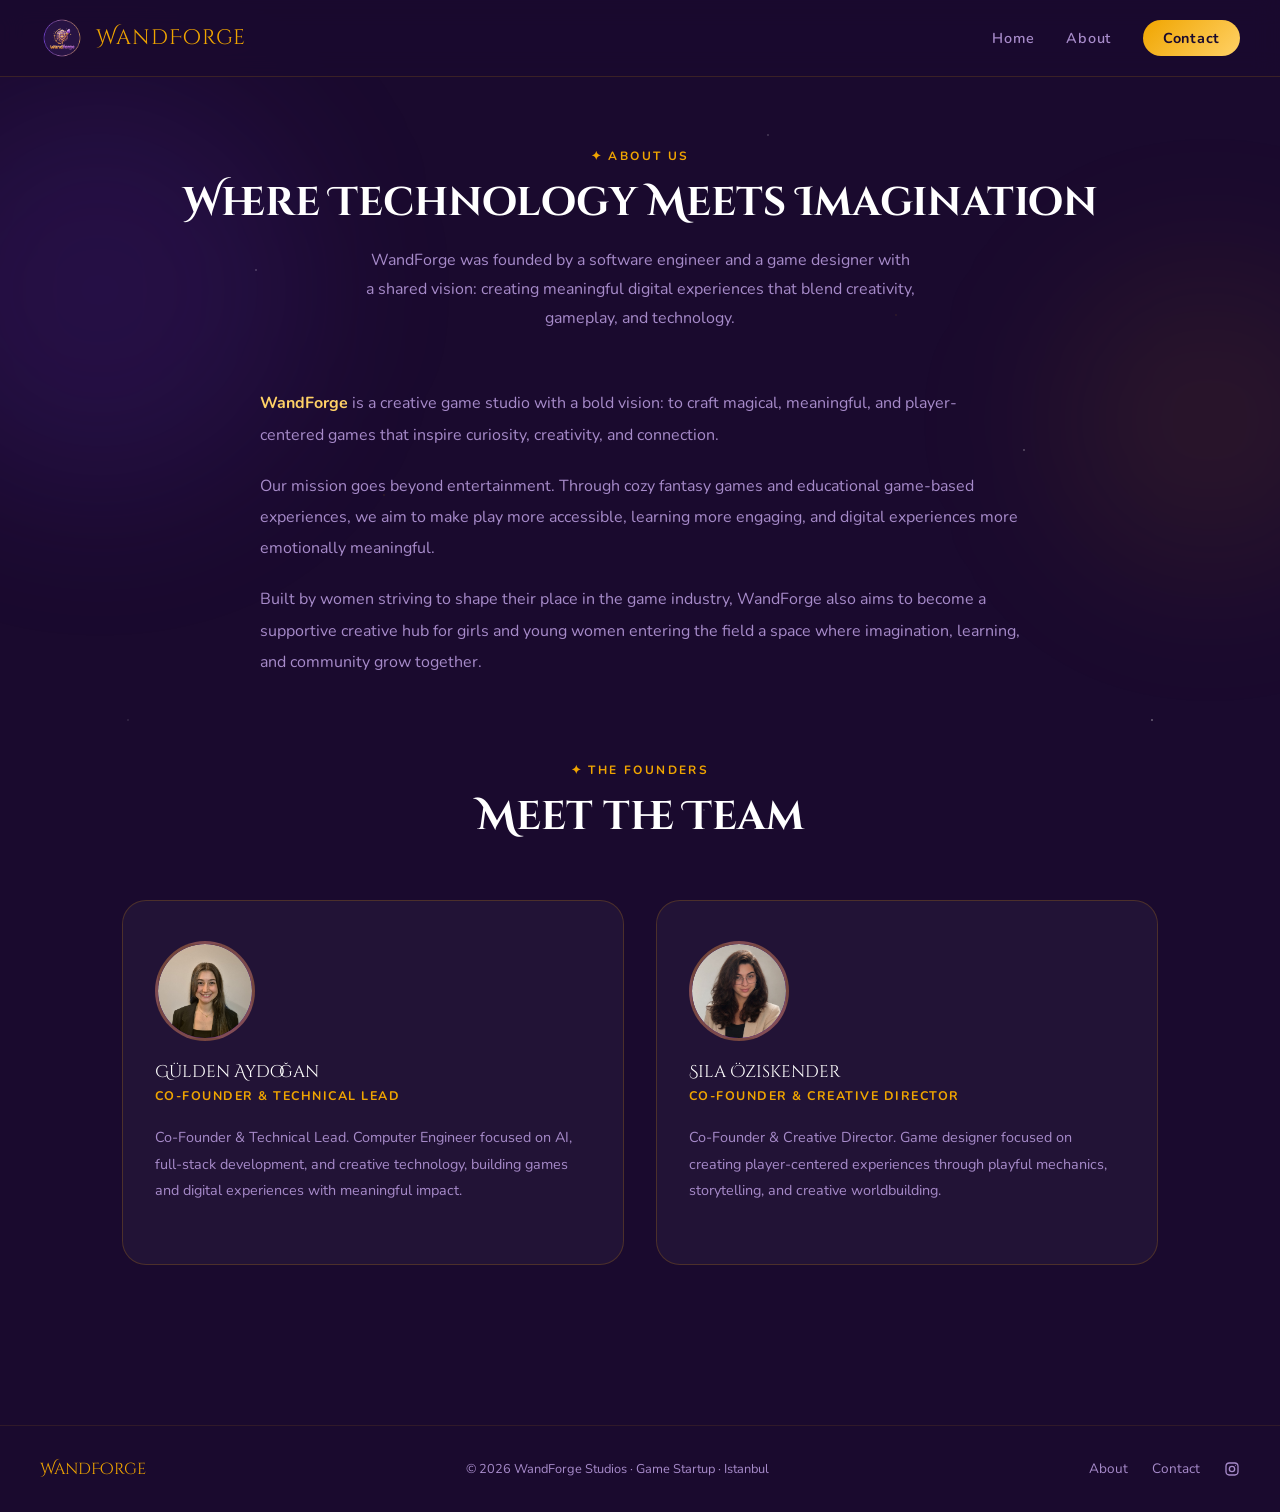
==== commit 4c81bc93: "update navbar design and mobile compatibility" ====
--- a/pages/about.html
+++ b/pages/about.html
@@ -7,52 +7,6 @@
   <meta name="description" content="Meet the two co-founders behind WandForge — a technical lead and a creative director building indie games from Istanbul." />
   <link rel="icon" href="../images/logo.png" type="image/png" />
   <link rel="stylesheet" href="../css/style.css" />
-  <style>
-    .about-page { padding: 9rem 2rem 5rem; max-width: 1100px; margin: 0 auto; }
-
-    /* FOUNDER CARDS */
-    .founder-grid { display: grid; grid-template-columns: 1fr 1fr; gap: 2rem; margin: 3rem 0 5rem; }
-    .founder-card {
-      background: rgba(255,255,255,0.04);
-      border: 1px solid rgba(240,165,0,0.2);
-      border-radius: 24px;
-      padding: 2.5rem 2rem;
-    }
-    .founder-card .avatar {
-      width: 100px; height: 100px; border-radius: 50%;
-      background: linear-gradient(135deg, var(--mid-purple), var(--purple));
-      border: 3px solid rgba(240,165,0,0.35);
-      display: flex; align-items: center; justify-content: center;
-      font-size: 2rem; margin-bottom: 1.25rem;
-    }
-    .founder-card .founder-name {
-      font-family: 'Cinzel Decorative', serif;
-      font-size: 1.05rem; color: var(--white); margin-bottom: 0.25rem;
-    }
-    .founder-card .founder-role {
-      color: var(--gold); font-size: 0.78rem; font-weight: 700;
-      letter-spacing: 0.12em; text-transform: uppercase; margin-bottom: 1.25rem;
-    }
-    .founder-card .bio {
-      color: var(--text-muted); font-size: 0.9rem; line-height: 1.85; margin-bottom: 1.25rem;
-    }
-    .founder-card .exp-item {
-      display: flex; align-items: flex-start; gap: 0.6rem;
-      margin-bottom: 0.6rem; font-size: 0.85rem; color: var(--text-light);
-    }
-    .founder-card .exp-item::before { content: '✦'; color: var(--gold); flex-shrink: 0; margin-top: 2px; font-size: 0.7rem; }
-    .chips-row { display: flex; flex-wrap: wrap; gap: 0.5rem; margin-top: 1.25rem; }
-
-    /* STORY */
-    .story-section { max-width: 760px; margin: 0 auto 5rem;}
-    .story-section p { color: var(--text-muted); line-height: 1.95; margin-bottom: 1.25rem; font-size: 1rem; }
-    .story-section .hl { color: var(--gold-light); font-weight: 700; }
-
-    @media (max-width: 700px) {
-      .founder-grid { grid-template-columns: 1fr; }
-    }
-    
-  </style>
 </head>
 <body>
 
@@ -61,12 +15,14 @@
       <img src="../images/logo.png" alt="WandForge Logo" />
       <span>WandForge</span>
     </a>
+    <div class="hamburger" aria-label="Menu">
+      <span></span><span></span><span></span>
+    </div>
     <ul class="nav-links">
       <li><a href="../index.html">Home</a></li>
       <li><a href="about.html">About</a></li>
       <li><a href="contact.html" class="nav-cta">Contact</a></li>
     </ul>
-    <div class="hamburger"><span></span><span></span><span></span></div>
   </nav>
 
   <div class="about-page">
@@ -104,7 +60,7 @@
       <!-- GÜLDEN -->
       <div class="founder-card fade-up">
         <div class="avatar">
-          <img src="../images/gulden.jpg" alt="Gülden Aydoğan" style="width:100%; height:100%; object-fit:cover; border-radius:50%;" />
+          <img src="../images/gulden.jpg" alt="Gülden Aydoğan" />
         </div>
         <div class="founder-name">Gülden Aydoğan</div>
         <div class="founder-role">Co-Founder & Technical Lead</div>
@@ -114,9 +70,9 @@
       </div>
 
       <!-- SILA -->
-      <div class="founder-card fade-up" style="transition-delay: 0.12s">
+      <div class="founder-card fade-up fade-up-delay">
         <div class="avatar">
-          <img src="../images/sila.jpeg" alt="Sıla Öziskender" style="width:100%; height:100%; object-fit:cover; border-radius:50%;" />
+          <img src="../images/sila.jpeg" alt="Sıla Öziskender" />
         </div>
         <div class="founder-name">Sıla Öziskender</div>
         <div class="founder-role">Co-Founder & Creative Director</div>
@@ -142,7 +98,8 @@
     <a href="https://www.instagram.com/wandforgestudios"
        target="_blank"
        rel="noopener noreferrer"
-       style="display:flex; align-items:center; gap:0.4rem;">
+       class="footer-social"
+       aria-label="Instagram">
 
       <svg xmlns="http://www.w3.org/2000/svg"
            width="16"
--- a/css/style.css
+++ b/css/style.css
@@ -16,7 +16,11 @@
 
 *, *::before, *::after { box-sizing: border-box; margin: 0; padding: 0; }
 
-html { scroll-behavior: smooth; }
+html {
+  scroll-behavior: smooth;
+  overflow-x: hidden;
+  max-width: 100%;
+}
 
 body {
   font-family: 'Nunito', sans-serif;
@@ -53,6 +57,8 @@
   display: flex;
   align-items: center;
   justify-content: space-between;
+  width: 100%;
+  max-width: 100vw;
   padding: 1rem 2.5rem;
   background: rgba(26, 10, 46, 0.85);
   backdrop-filter: blur(12px);
@@ -104,7 +110,15 @@
   font-weight: 700 !important;
 }
 
-.hamburger { display: none; cursor: pointer; flex-direction: column; gap: 5px; }
+.hamburger {
+  display: none;
+  cursor: pointer;
+  flex-direction: column;
+  gap: 5px;
+  padding: 0.5rem;
+  flex-shrink: 0;
+  z-index: 101;
+}
 .hamburger span { display: block; width: 24px; height: 2px; background: var(--gold); border-radius: 2px; transition: 0.3s; }
 
 /* SECTIONS */
@@ -513,25 +527,267 @@
 }
 .footer-links a:hover { color: var(--gold); }
 
-/* RESPONSIVE */
-@media (max-width: 768px) {
-  .nav-links { display: none; }
-  .hamburger { display: flex; }
-  .nav-links.open {
-    display: flex;
-    flex-direction: column;
-    position: absolute;
-    top: 70px; left: 0; right: 0;
-    background: rgba(26,10,46,0.98);
-    padding: 1.5rem 2rem;
-    border-bottom: 1px solid rgba(240,165,0,0.1);
-    gap: 1.25rem;
-  }
-  .about-grid { grid-template-columns: 1fr; }
-  .project-card { grid-template-columns: 1fr; }
-  .project-visual { min-height: 180px; padding: 2rem; }
-  .mission-pillars { grid-template-columns: 1fr 1fr; }
-  footer { flex-direction: column; text-align: center; }
+.footer-social {
+  display: flex;
+  align-items: center;
+  gap: 0.4rem;
+}
+
+/* ABOUT PAGE */
+.about-page {
+  padding: 9rem 2rem 5rem;
+  max-width: 1100px;
+  margin: 0 auto;
+}
+
+.founder-grid {
+  display: grid;
+  grid-template-columns: 1fr 1fr;
+  gap: 2rem;
+  margin: 3rem 0 5rem;
+}
+
+.founder-card {
+  background: rgba(255,255,255,0.04);
+  border: 1px solid rgba(240,165,0,0.2);
+  border-radius: 24px;
+  padding: 2.5rem 2rem;
+}
+
+.founder-card .avatar {
+  width: 100px;
+  height: 100px;
+  border-radius: 50%;
+  background: linear-gradient(135deg, var(--mid-purple), var(--purple));
+  border: 3px solid rgba(240,165,0,0.35);
+  display: flex;
+  align-items: center;
+  justify-content: center;
+  font-size: 2rem;
+  margin-bottom: 1.25rem;
+  overflow: hidden;
+}
+
+.founder-card .avatar img {
+  width: 100%;
+  height: 100%;
+  object-fit: cover;
+  border-radius: 50%;
+}
+
+.founder-card .founder-name {
+  font-family: 'Cinzel Decorative', serif;
+  font-size: 1.05rem;
+  color: var(--white);
+  margin-bottom: 0.25rem;
+}
+
+.founder-card .founder-role {
+  color: var(--gold);
+  font-size: 0.78rem;
+  font-weight: 700;
+  letter-spacing: 0.12em;
+  text-transform: uppercase;
+  margin-bottom: 1.25rem;
+}
+
+.founder-card .bio {
+  color: var(--text-muted);
+  font-size: 0.9rem;
+  line-height: 1.85;
+  margin-bottom: 1.25rem;
+}
+
+.founder-card .exp-item {
+  display: flex;
+  align-items: flex-start;
+  gap: 0.6rem;
+  margin-bottom: 0.6rem;
+  font-size: 0.85rem;
+  color: var(--text-light);
+}
+
+.founder-card .exp-item::before {
+  content: '✦';
+  color: var(--gold);
+  flex-shrink: 0;
+  margin-top: 2px;
+  font-size: 0.7rem;
+}
+
+.chips-row {
+  display: flex;
+  flex-wrap: wrap;
+  gap: 0.5rem;
+  margin-top: 1.25rem;
+}
+
+.story-section {
+  max-width: 760px;
+  margin: 0 auto 5rem;
+}
+
+.story-section p {
+  color: var(--text-muted);
+  line-height: 1.95;
+  margin-bottom: 1.25rem;
+  font-size: 1rem;
+}
+
+.story-section .hl {
+  color: var(--gold-light);
+  font-weight: 700;
+}
+
+/* CONTACT PAGE */
+.contact-page {
+  padding: 9rem 2rem 5rem;
+  max-width: 960px;
+  margin: 0 auto;
+}
+
+.contact-two-col {
+  display: grid;
+  grid-template-columns: 1fr 1.3fr;
+  gap: 3.5rem;
+  margin-top: 3rem;
+  align-items: start;
+}
+
+.contact-info h3 {
+  font-family: 'Cinzel Decorative', serif;
+  font-size: 1rem;
+  color: var(--gold-light);
+  margin-bottom: 0.5rem;
+}
+
+.contact-info .desc {
+  color: var(--text-muted);
+  font-size: 0.9rem;
+  line-height: 1.85;
+  margin-bottom: 2rem;
+}
+
+.contact-info h3.founders-heading {
+  margin-bottom: 1rem;
+}
+
+.info-item {
+  display: flex;
+  align-items: center;
+  gap: 0.75rem;
+  margin-bottom: 1rem;
+}
+
+.info-item .icon { font-size: 1.2rem; }
+
+.info-item span {
+  color: var(--text-muted);
+  font-size: 0.9rem;
+}
+
+.info-item a {
+  color: var(--violet);
+  text-decoration: none;
+  transition: color 0.2s;
+}
+
+.info-item a:hover { color: var(--gold); }
+
+.divider {
+  border: none;
+  border-top: 1px solid rgba(240,165,0,0.1);
+  margin: 1.75rem 0;
+}
+
+.founders-contact {
+  display: flex;
+  flex-direction: column;
+  gap: 1rem;
+}
+
+.fc-card {
+  background: rgba(255,255,255,0.03);
+  border: 1px solid rgba(240,165,0,0.12);
+  border-radius: 14px;
+  padding: 1rem 1.25rem;
+  display: flex;
+  align-items: center;
+  gap: 1rem;
+}
+
+.fc-icon { font-size: 1.5rem; }
+
+.fc-name {
+  font-weight: 700;
+  font-size: 0.9rem;
+  color: var(--text-light);
+}
+
+.fc-role {
+  font-size: 0.75rem;
+  color: var(--violet);
+  font-weight: 600;
+}
+
+.fc-links {
+  display: flex;
+  gap: 0.75rem;
+  margin-top: 0.3rem;
+  flex-wrap: wrap;
+}
+
+.fc-links a {
+  font-size: 0.78rem;
+  color: var(--text-muted);
+  text-decoration: none;
+  transition: color 0.2s;
+}
+
+.fc-links a:hover { color: var(--gold); }
+
+.social-links {
+  display: flex;
+  gap: 0.75rem;
+  margin-top: 1.5rem;
+  flex-wrap: wrap;
+}
+
+.social-btn {
+  display: inline-flex;
+  align-items: center;
+  gap: 0.5rem;
+  background: rgba(255,255,255,0.04);
+  border: 1px solid rgba(240,165,0,0.2);
+  color: var(--text-muted);
+  text-decoration: none;
+  font-size: 0.82rem;
+  font-weight: 700;
+  padding: 0.5rem 1rem;
+  border-radius: 999px;
+  transition: border-color 0.2s, color 0.2s;
+}
+
+.social-btn:hover {
+  border-color: var(--gold);
+  color: var(--gold);
+}
+
+.contact-form--page {
+  margin-top: 0;
+}
+
+.contact-form textarea.contact-message {
+  min-height: 160px;
+}
+
+.btn-full {
+  width: 100%;
+  text-align: center;
+}
+
+.fade-up-delay {
+  transition-delay: 0.12s;
 }
 
 /* ANIMATIONS */
@@ -556,6 +812,135 @@
 .orb-1 { width: 400px; height: 400px; background: rgba(124,58,237,0.12); top: 10%; left: -100px; }
 .orb-2 { width: 300px; height: 300px; background: rgba(240,165,0,0.08); top: 30%; right: -80px; }
 
-.mission-pillars {
-  grid-template-columns: repeat(4, 1fr);
+/* RESPONSIVE */
+@media (max-width: 768px) {
+  nav {
+    padding: 0.85rem 1rem;
+    gap: 0.75rem;
+  }
+
+  .nav-logo {
+    flex: 1;
+    min-width: 0;
+    order: 1;
+  }
+
+  .nav-logo span {
+    font-size: 1.1rem;
+    white-space: nowrap;
+    overflow: hidden;
+    text-overflow: ellipsis;
+  }
+
+  .hamburger {
+    display: flex;
+    order: 2;
+    margin-left: auto;
+  }
+
+  .nav-links {
+    display: none;
+    position: fixed;
+    top: 65px;
+    left: 0;
+    right: 0;
+    width: 100%;
+    order: 3;
+    flex-direction: column;
+    background: rgba(26, 10, 46, 0.98);
+    padding: 1.5rem 2rem;
+    border-bottom: 1px solid rgba(240, 165, 0, 0.1);
+    gap: 1.25rem;
+    z-index: 100;
+  }
+
+  .nav-links.open {
+    display: flex;
+  }
+
+  .hero {
+    padding: 6rem 1.25rem 3rem;
+    min-height: auto;
+  }
+
+  .hero-badge {
+    font-size: 0.68rem;
+    padding: 0.35rem 0.85rem;
+    letter-spacing: 0.08em;
+  }
+
+  .hero-logo {
+    width: 130px;
+    height: 130px;
+  }
+
+  .about,
+  .projects,
+  .mission,
+  .contact {
+    padding: 4rem 1.25rem;
+  }
+
+  .about-page,
+  .contact-page {
+    padding: 7rem 1.25rem 3rem;
+  }
+
+  .section-header { margin-bottom: 2.5rem; }
+
+  .about-grid { grid-template-columns: 1fr; }
+  .founder-grid { grid-template-columns: 1fr; }
+  .founder-card { padding: 2rem 1.5rem; }
+
+  .contact-two-col {
+    grid-template-columns: 1fr;
+    gap: 2.5rem;
+  }
+
+  .project-card { grid-template-columns: 1fr; }
+  .project-visual { min-height: 180px; padding: 2rem; }
+
+  .mission-pillars { grid-template-columns: 1fr 1fr; }
+  .mission-quote {
+    padding: 1.25rem;
+    font-size: 1rem;
+  }
+
+  footer {
+    flex-direction: column;
+    text-align: center;
+    padding: 1.5rem 1.25rem;
+  }
+
+  .footer-links {
+    justify-content: center;
+    flex-wrap: wrap;
+  }
+
+  .orb-1 { width: 250px; height: 250px; }
+  .orb-2 { width: 200px; height: 200px; }
+}
+
+@media (max-width: 480px) {
+  .nav-logo img {
+    height: 36px;
+    width: 36px;
+  }
+
+  .mission-pillars { grid-template-columns: 1fr; }
+
+  .hero-buttons {
+    flex-direction: column;
+    width: 100%;
+    max-width: 280px;
+  }
+
+  .hero-buttons a {
+    width: 100%;
+    text-align: center;
+  }
+
+  .story-section p { font-size: 0.95rem; }
+
+  .info-item { align-items: flex-start; }
 }
